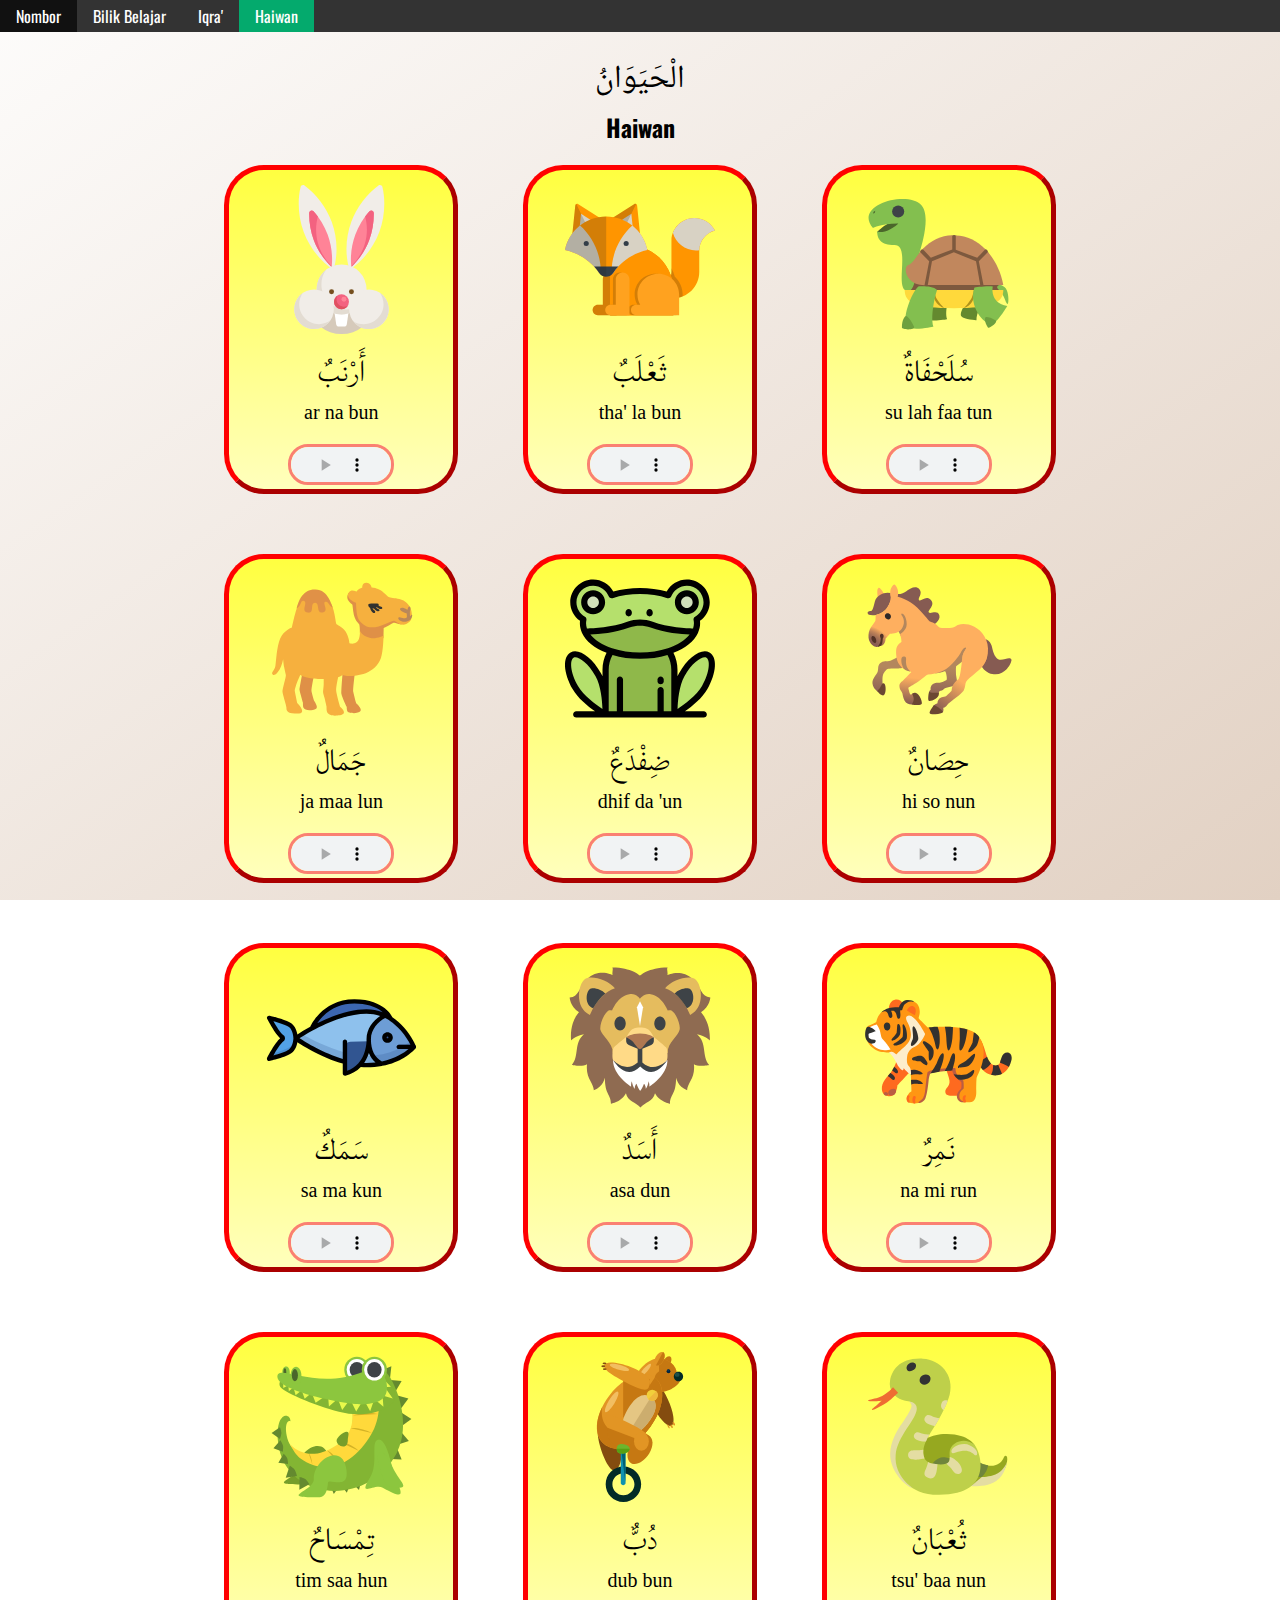
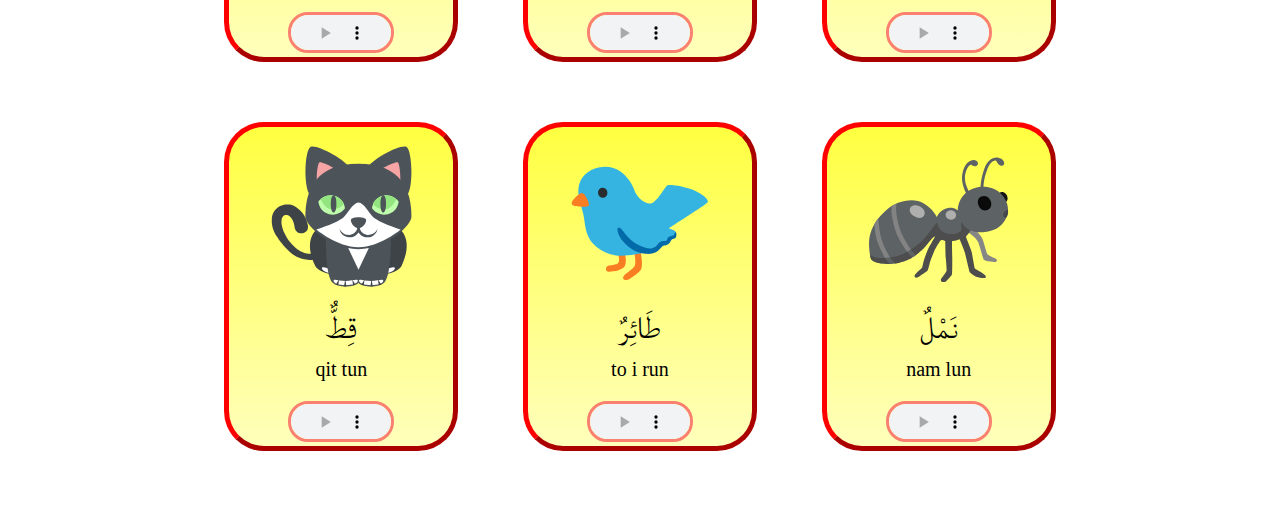
==== haiwan.html @ 6071b594 "Add files via upload" ====
<!DOCTYPE html>
<html>
<head>
	<title>Walid's Arabic</title>
	<link href="https://fonts.googleapis.com/css?family=Noto+Naskh+Arabic|Lateef|Oswald" rel="stylesheet">
	<link rel="stylesheet" href="style.css">
	<link rel="stylesheet" href="https://cdnjs.cloudflare.com/ajax/libs/font-awesome/5.15.3/css/all.min.css" integrity="sha512-iBBXm8fW90+nuLcSKlbmrPcLa0OT92xO1BIsZ+ywDWZCvqsWgccV3gFoRBv0z+8dLJgyAHIhR35VZc2oM/gI1w==" crossorigin="anonymous" referrerpolicy="no-referrer">
</head>
<body>

<ul class="topnav">
  <li><a href="index.html">Nombor</a></li>
  <li><a href="index2.html">Bilik Belajar</a></li>
  <li><a href="index3.html">Iqra'</a></li>
  <li><a class="active" href="haiwan.html">Haiwan</a></li>
</ul>

<h1>الْحَيَوَانُ</h1>
<h2 style="margin-top: -20px">Haiwan</h2>

<div class="a">
<div class="myDiv">
  <img src="./haiwan/rabbit.svg"></img>
  <h2 class="aa" style="font-size: 40px">أَرْنَبٌ</h2>
  <p style="font-size: 20px">ar na bun</p>
  <audio controls>
  <source src="./audio2/buku-kitabun.m4a" type="audio/ogg" style="">
</audio>
</div>

<div class="myDiv">
  <img src="./haiwan/fox.svg"></img>
  <h2 class="aa" style="font-size: 40px">ثَعْلَبٌ</h2>
  <p style="font-size: 20px">tha' la bun</p>
  <audio controls>
  <source src="./audio2/pen.m4a" type="audio/ogg" style="">
</audio>
</div>

<div class="myDiv">
  <img src="./haiwan/tortoise.svg"></img>
  <h2 class="aa" style="font-size: 40px">سُلَحْفَاةٌ</h2>
  <p style="font-size: 20px">su lah faa tun</p>
  <audio controls>
  <source src="./audio2/meja.m4a" type="audio/ogg" style="">
</audio>
</div>
</div>

<div class="a">
<div class="myDiv">
  <img src="./haiwan/camel.svg"></img>
  <h2 class="aa" style="font-size: 40px">جَمَالٌ</h2>
  <p style="font-size: 20px">ja maa lun</p>
  <audio controls>
  <source src="./audio2/pemadam.m4a" type="audio/ogg" style="">
</audio>
</div>

<div class="myDiv">
  <img src="./haiwan/frog.svg"></img>
  <h2 class="aa" style="font-size: 40px">ضِفْدَعٌ</h2>
  <p style="font-size: 20px">dhif da 'un</p>
  <audio controls>
  <source src="./audio2/pembaris.m4a" type="audio/ogg" style="">
</audio>
</div>

<div class="myDiv">
  <img src="./haiwan/horse.svg"></img>
  <h2 class="aa" style="font-size: 40px">حِصَانٌ</h2>
  <p style="font-size: 20px">hi so nun</p>
  <audio controls>
  <source src="./audio2/jam.m4a" type="audio/ogg" style="">
</audio>
</div>
</div>

<div class="a">
<div class="myDiv">
  <img src="./haiwan/fish.svg"></img>
  <h2 class="aa" style="font-size: 40px">سَمَكٌ</h2>
  <p style="font-size: 20px">sa ma kun</p>
  <audio controls>
  <source src="./audio2/kerusi.m4a" type="audio/ogg" style="">
</audio>
</div>

<div class="myDiv">
  <img src="./haiwan/lion.svg"></img>
  <h2 class="aa" style="font-size: 40px">أَسَدٌ</h2>
  <p style="font-size: 20px">asa dun</p>
  <audio controls>
  <source src="./audio2/pensel.m4a" type="audio/ogg" style="">
</audio>
</div>

<div class="myDiv">
  <img src="./haiwan/tiger.svg"></img>
  <h2 class="aa" style="font-size: 40px">نَمِرٌ</h2>
  <p style="font-size: 20px">na mi run</p>
  <audio controls>
  <source src="./audio2/bag.m4a" type="audio/ogg" style="">
</audio>
</div>
</div>

<div class="a">
<div class="myDiv">
  <img src="./haiwan/croc.svg"></img>
  <h2 class="aa" style="font-size: 40px">تِمْسَاحٌ</h2>
  <p style="font-size: 20px">tim saa hun</p>
  <audio controls>
  <source src="./audio2/kipas.m4a" type="audio/ogg" style="">
</audio>
</div>

<div class="myDiv">
  <img src="./haiwan/bear.svg"></img>
  <h2 class="aa" style="font-size: 40px">دُبٌّ</h2>
  <p style="font-size: 20px">dub bun</p>
  <audio controls>
  <source src="./audio2/pengasah.m4a" type="audio/ogg" style="">
</audio>
</div>

<div class="myDiv">
  <img src="./haiwan/snake.svg"></img>
  <h2 class="aa" style="font-size: 40px">ثُعْبَانٌ</h2>
  <p style="font-size: 20px">tsu' baa nun</p>
  <audio controls>
  <source src="./audio2/kertas.m4a" type="audio/ogg" style="">
</audio>
</div>
</div>

<div class="a">
<div class="myDiv">
  <img src="./haiwan/cat.svg"></img>
  <h2 class="aa" style="font-size: 40px">قِطٌّ</h2>
  <p style="font-size: 20px">qit tun</p>
  <audio controls>
  <source src="./audio2/kipas.m4a" type="audio/ogg" style="">
</audio>
</div>

<div class="myDiv">
  <img src="./haiwan/bird.svg"></img>
  <h2 class="aa" style="font-size: 40px">طَائِرٌ</h2>
  <p style="font-size: 20px">to i run</p>
  <audio controls>
  <source src="./audio2/pengasah.m4a" type="audio/ogg" style="">
</audio>
</div>

<div class="myDiv">
  <img src="./haiwan/ant.svg"></img>
  <h2 class="aa" style="font-size: 40px">نَمْلٌ</h2>
  <p style="font-size: 20px">nam lun</p>
  <audio controls>
  <source src="./audio2/kertas.m4a" type="audio/ogg" style="">
</audio>
</div>
</div>

</body>
</html>
---- style.css ----
.myDiv {
  border: 5px outset red;
  background-image: linear-gradient(#FFFF40, #FFFFBC);    
  text-align: center;
  max-width: 25%;
  margin: 0 auto;
  min-width: 25%;
  border-radius: 40px;
  overflow-x: hidden;
}

.myDiv2 {
  border: 3px outset red;
  background-image: linear-gradient(#cfe0fc, #f0f4fa);    
  text-align: center;
  max-width: 21%;
  margin: 0 auto;
  min-width: 17%;
  border-radius: 25px;
  overflow-x: hidden;
}

.a {
  display: flex;
  margin: 0 auto;
  width: 70%;
  margin-bottom: 60px;
}

.a2 {
  display: flex;
  margin: 0 auto;
  width: 90%;
  margin-bottom: 10px;
}

h1{
	text-align: center;
	font-family: noto naskh arabic;
	font-weight: 50;
}

h2{
	text-align: center;
	font-family: oswald;
}

h2.aa{
	font-size: 150px;
	font-family: lateef;
	font-weight: 50;
	margin-top: -40px;
	margin-bottom: -20px;
}

h2.aaa{
	font-size: 100px;
	font-family: lateef;
	font-weight: 50;
	margin-top: 5px;
	margin-bottom: 0px;
}

p{
	text-align: center;
}

p.a{
	font-size: 30px;
}

img{
	width: 80%;
	margin-bottom: 30px;
}

/* Specifies the size of the audio container */
audio {
  width: 100px;
  height: 35px;
  border: 3px solid salmon;
  border-radius: 20px;
}

audio::-webkit-media-controls-panel {
  -webkit-justify-content: center;
  height: 35px;
}

/* Removes the timeline */
audio::-webkit-media-controls-timeline {
  display: none !important;
}

/* Removes the time stamp */
audio::-webkit-media-controls-current-time-display {
  display: none;
}
audio::-webkit-media-controls-time-remaining-display {
  display: none;
}

body {
	margin: 0;
	background-image: linear-gradient(to bottom right, #FDFCFB, #E2D1C3);
	background-repeat: no-repeat;
    background-attachment: fixed;
}

ul.topnav {
  list-style-type: none;
  margin: 0;
  padding: 0;
  overflow: hidden;
  background-color: #333;
  position: sticky;
  top: 0px;
  z-index: 1;
}

ul.topnav li {float: left;}

ul.topnav li a {
  display: block;
  color: white;
  text-align: center;
  padding: 4px 16px;
  text-decoration: none;
  font-family: oswald;
}

ul.topnav li a:hover:not(.active) {background-color: #111;}

ul.topnav li a.active {background-color: #04AA6D;}

ul.topnav li.right {float: right;}

@media screen and (max-width: 600px) {
  ul.topnav li.right, 
  ul.topnav li {float: none;}
}
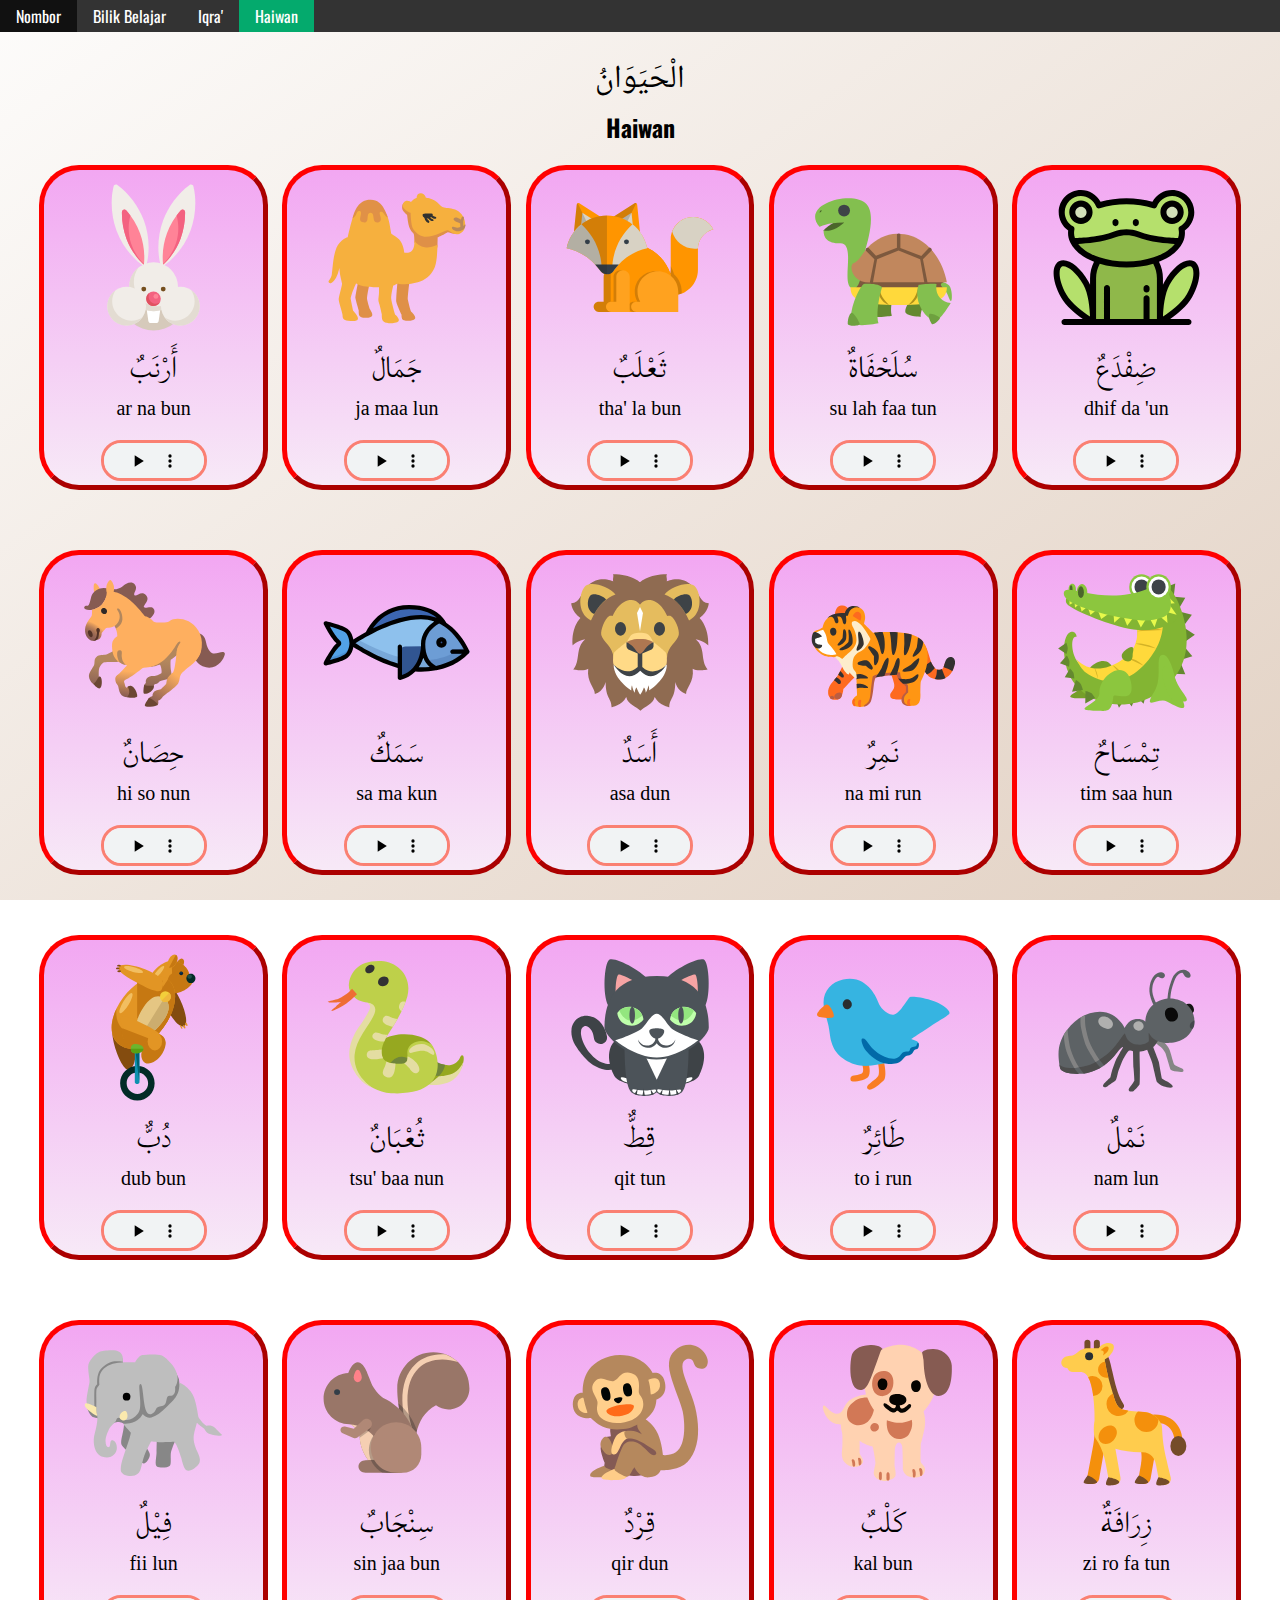
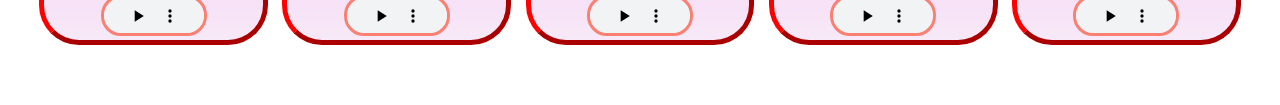
==== commit 26ae2a5e: "Update haiwan.html" ====
--- a/haiwan.html
+++ b/haiwan.html
@@ -18,147 +18,190 @@
 <h1>الْحَيَوَانُ</h1>
 <h2 style="margin-top: -20px">Haiwan</h2>
 
-<div class="a">
-<div class="myDiv">
+<div class="a3">
+<div class="myDiv3">
   <img src="./haiwan/rabbit.svg"></img>
   <h2 class="aa" style="font-size: 40px">أَرْنَبٌ</h2>
   <p style="font-size: 20px">ar na bun</p>
   <audio controls>
-  <source src="./audio2/buku-kitabun.m4a" type="audio/ogg" style="">
-</audio>
-</div>
-
-<div class="myDiv">
+  <source src="./haiwan/rabbit.m4a" type="audio/ogg" style="">
+</audio>
+</div>
+
+<div class="myDiv3">
+  <img src="./haiwan/camel.svg"></img>
+  <h2 class="aa" style="font-size: 40px">جَمَالٌ</h2>
+  <p style="font-size: 20px">ja maa lun</p>
+  <audio controls>
+  <source src="./haiwan/camel.m4a" type="audio/ogg" style="">
+</audio>
+</div>
+
+<div class="myDiv3">
   <img src="./haiwan/fox.svg"></img>
   <h2 class="aa" style="font-size: 40px">ثَعْلَبٌ</h2>
   <p style="font-size: 20px">tha' la bun</p>
   <audio controls>
-  <source src="./audio2/pen.m4a" type="audio/ogg" style="">
-</audio>
-</div>
-
-<div class="myDiv">
+  <source src="./haiwan/fox.m4a" type="audio/ogg" style="">
+</audio>
+</div>
+
+<div class="myDiv3">
   <img src="./haiwan/tortoise.svg"></img>
   <h2 class="aa" style="font-size: 40px">سُلَحْفَاةٌ</h2>
   <p style="font-size: 20px">su lah faa tun</p>
   <audio controls>
-  <source src="./audio2/meja.m4a" type="audio/ogg" style="">
-</audio>
-</div>
-</div>
-
-<div class="a">
-<div class="myDiv">
-  <img src="./haiwan/camel.svg"></img>
-  <h2 class="aa" style="font-size: 40px">جَمَالٌ</h2>
-  <p style="font-size: 20px">ja maa lun</p>
-  <audio controls>
-  <source src="./audio2/pemadam.m4a" type="audio/ogg" style="">
-</audio>
-</div>
-
-<div class="myDiv">
+  <source src="./haiwan/tortoise.m4a" type="audio/ogg" style="">
+</audio>
+</div>
+
+<div class="myDiv3">
   <img src="./haiwan/frog.svg"></img>
   <h2 class="aa" style="font-size: 40px">ضِفْدَعٌ</h2>
   <p style="font-size: 20px">dhif da 'un</p>
   <audio controls>
-  <source src="./audio2/pembaris.m4a" type="audio/ogg" style="">
-</audio>
-</div>
-
-<div class="myDiv">
+  <source src="./haiwan/frog.m4a" type="audio/ogg" style="">
+</audio>
+</div>
+</div>
+
+<div class="a3">
+<div class="myDiv3">
   <img src="./haiwan/horse.svg"></img>
   <h2 class="aa" style="font-size: 40px">حِصَانٌ</h2>
   <p style="font-size: 20px">hi so nun</p>
   <audio controls>
-  <source src="./audio2/jam.m4a" type="audio/ogg" style="">
-</audio>
-</div>
-</div>
-
-<div class="a">
-<div class="myDiv">
+  <source src="./haiwan/horse.m4a" type="audio/ogg" style="">
+</audio>
+</div>
+
+<div class="myDiv3">
   <img src="./haiwan/fish.svg"></img>
   <h2 class="aa" style="font-size: 40px">سَمَكٌ</h2>
   <p style="font-size: 20px">sa ma kun</p>
   <audio controls>
-  <source src="./audio2/kerusi.m4a" type="audio/ogg" style="">
-</audio>
-</div>
-
-<div class="myDiv">
+  <source src="./haiwan/fish.m4a" type="audio/ogg" style="">
+</audio>
+</div>
+
+<div class="myDiv3">
   <img src="./haiwan/lion.svg"></img>
   <h2 class="aa" style="font-size: 40px">أَسَدٌ</h2>
   <p style="font-size: 20px">asa dun</p>
   <audio controls>
-  <source src="./audio2/pensel.m4a" type="audio/ogg" style="">
-</audio>
-</div>
-
-<div class="myDiv">
+  <source src="./haiwan/lion.m4a" type="audio/ogg" style="">
+</audio>
+</div>
+
+<div class="myDiv3">
   <img src="./haiwan/tiger.svg"></img>
   <h2 class="aa" style="font-size: 40px">نَمِرٌ</h2>
   <p style="font-size: 20px">na mi run</p>
   <audio controls>
-  <source src="./audio2/bag.m4a" type="audio/ogg" style="">
-</audio>
-</div>
-</div>
-
-<div class="a">
-<div class="myDiv">
+  <source src="./haiwan/tiger.m4a" type="audio/ogg" style="">
+</audio>
+</div>
+
+<div class="myDiv3">
   <img src="./haiwan/croc.svg"></img>
   <h2 class="aa" style="font-size: 40px">تِمْسَاحٌ</h2>
   <p style="font-size: 20px">tim saa hun</p>
   <audio controls>
-  <source src="./audio2/kipas.m4a" type="audio/ogg" style="">
-</audio>
-</div>
-
-<div class="myDiv">
+  <source src="./haiwan/croc.m4a" type="audio/ogg" style="">
+</audio>
+</div>
+</div>
+
+<div class="a3">
+<div class="myDiv3">
   <img src="./haiwan/bear.svg"></img>
   <h2 class="aa" style="font-size: 40px">دُبٌّ</h2>
   <p style="font-size: 20px">dub bun</p>
   <audio controls>
-  <source src="./audio2/pengasah.m4a" type="audio/ogg" style="">
-</audio>
-</div>
-
-<div class="myDiv">
+  <source src="./haiwan/bear.m4a" type="audio/ogg" style="">
+</audio>
+</div>
+
+<div class="myDiv3">
   <img src="./haiwan/snake.svg"></img>
   <h2 class="aa" style="font-size: 40px">ثُعْبَانٌ</h2>
   <p style="font-size: 20px">tsu' baa nun</p>
   <audio controls>
-  <source src="./audio2/kertas.m4a" type="audio/ogg" style="">
-</audio>
-</div>
-</div>
-
-<div class="a">
-<div class="myDiv">
+  <source src="./haiwan/snake.m4a" type="audio/ogg" style="">
+</audio>
+</div>
+
+<div class="myDiv3">
   <img src="./haiwan/cat.svg"></img>
   <h2 class="aa" style="font-size: 40px">قِطٌّ</h2>
   <p style="font-size: 20px">qit tun</p>
   <audio controls>
-  <source src="./audio2/kipas.m4a" type="audio/ogg" style="">
-</audio>
-</div>
-
-<div class="myDiv">
+  <source src="./haiwan/cat.m4a" type="audio/ogg" style="">
+</audio>
+</div>
+
+<div class="myDiv3">
   <img src="./haiwan/bird.svg"></img>
   <h2 class="aa" style="font-size: 40px">طَائِرٌ</h2>
   <p style="font-size: 20px">to i run</p>
   <audio controls>
-  <source src="./audio2/pengasah.m4a" type="audio/ogg" style="">
-</audio>
-</div>
-
-<div class="myDiv">
+  <source src="./haiwan/bird.m4a" type="audio/ogg" style="">
+</audio>
+</div>
+
+<div class="myDiv3">
   <img src="./haiwan/ant.svg"></img>
   <h2 class="aa" style="font-size: 40px">نَمْلٌ</h2>
   <p style="font-size: 20px">nam lun</p>
   <audio controls>
-  <source src="./audio2/kertas.m4a" type="audio/ogg" style="">
+  <source src="./haiwan/ant.m4a" type="audio/ogg" style="">
+</audio>
+</div>
+</div>
+
+<div class="a3">
+<div class="myDiv3">
+  <img src="./haiwan/elephant.svg"></img>
+  <h2 class="aa" style="font-size: 40px">فِيْلٌ</h2>
+  <p style="font-size: 20px">fii lun</p>
+  <audio controls>
+  <source src="./haiwan/elephant.m4a" type="audio/ogg" style="">
+</audio>
+</div>
+
+<div class="myDiv3">
+  <img src="./haiwan/tupai.svg"></img>
+  <h2 class="aa" style="font-size: 40px">سِنْجَابٌ</h2>
+  <p style="font-size: 20px">sin jaa bun</p>
+  <audio controls>
+  <source src="./haiwan/tupai.m4a" type="audio/ogg" style="">
+</audio>
+</div>
+
+<div class="myDiv3">
+  <img src="./haiwan/monkey.svg"></img>
+  <h2 class="aa" style="font-size: 40px">قِرْدٌ</h2>
+  <p style="font-size: 20px">qir dun</p>
+  <audio controls>
+  <source src="./haiwan/monkey.m4a" type="audio/ogg" style="">
+</audio>
+</div>
+
+<div class="myDiv3">
+  <img src="./haiwan/dog.svg"></img>
+  <h2 class="aa" style="font-size: 40px">كَلْبٌ</h2>
+  <p style="font-size: 20px">kal bun</p>
+  <audio controls>
+  <source src="./haiwan/dog.m4a" type="audio/ogg" style="">
+</audio>
+</div>
+
+<div class="myDiv3">
+  <img src="./haiwan/giraffe.svg"></img>
+  <h2 class="aa" style="font-size: 40px">زِرَافَةٌ</h2>
+  <p style="font-size: 20px">zi ro fa tun</p>
+  <audio controls>
+  <source src="./haiwan/giraffe.m4a" type="audio/ogg" style="">
 </audio>
 </div>
 </div>
--- a/style.css
+++ b/style.css
@@ -20,6 +20,17 @@
   overflow-x: hidden;
 }
 
+.myDiv3 {
+  border: 5px outset red;
+  background-image: linear-gradient(#f2a7f2, #f7e9f7);    
+  text-align: center;
+  max-width: 18%;
+  margin: 0 auto;
+  min-width: 18%;
+  border-radius: 40px;
+  overflow-x: hidden;
+}
+
 .a {
   display: flex;
   margin: 0 auto;
@@ -32,6 +43,13 @@
   margin: 0 auto;
   width: 90%;
   margin-bottom: 10px;
+}
+
+.a3 {
+  display: flex;
+  margin: 0 auto;
+  width: 95%;
+  margin-bottom: 60px;
 }
 
 h1{
